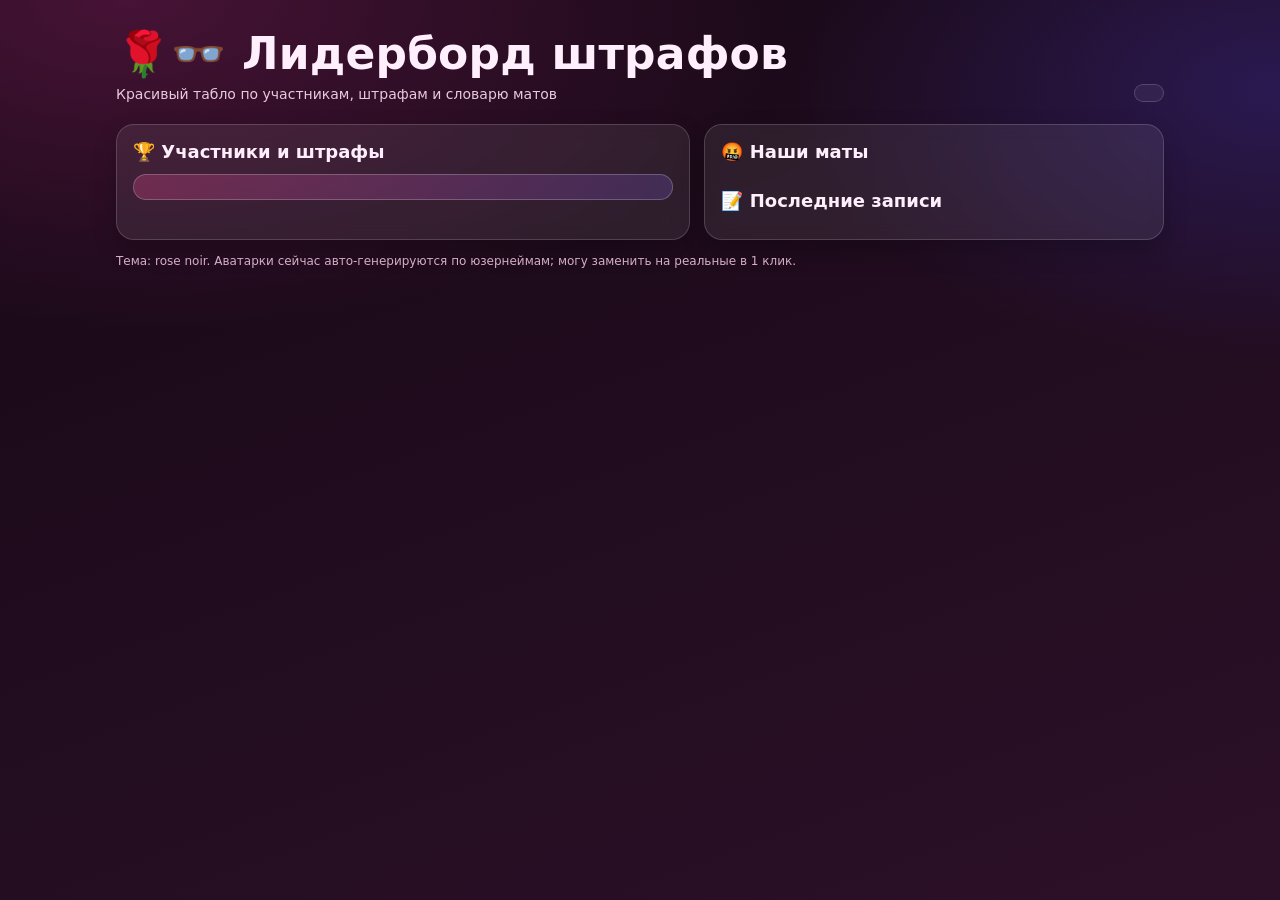
==== index.html @ c71bcce5 "Initial leaderboard site" ====
<!doctype html>
<html lang="ru">
<head>
  <meta charset="UTF-8" />
  <meta name="viewport" content="width=device-width, initial-scale=1.0" />
  <title>🌹👓 Лидерборд штрафов</title>
  <style>
    :root {
      --bg1: #160815;
      --bg2: #2c1028;
      --card: rgba(255,255,255,0.08);
      --line: rgba(255,255,255,0.16);
      --text: #ffeefb;
      --muted: #e7cadd;
      --accent: #ff4f9a;
      --accent-2: #8f6bff;
      --ok: #31d0aa;
      --warn: #ff9f44;
      --danger: #ff5f7a;
    }

    * { box-sizing: border-box; }
    body {
      margin: 0;
      font-family: Inter, system-ui, -apple-system, Segoe UI, Roboto, Helvetica, Arial, sans-serif;
      color: var(--text);
      background: radial-gradient(1200px 600px at 10% 0%, #471336 0%, transparent 55%),
                  radial-gradient(900px 500px at 100% 10%, #2a1951 0%, transparent 55%),
                  linear-gradient(160deg, var(--bg1), var(--bg2));
      min-height: 100vh;
    }

    .wrap {
      max-width: 1080px;
      margin: 0 auto;
      padding: 28px 16px 40px;
    }

    .hero {
      display: flex;
      justify-content: space-between;
      align-items: end;
      gap: 16px;
      margin-bottom: 22px;
    }

    h1 {
      margin: 0;
      font-size: clamp(26px, 5vw, 44px);
      letter-spacing: 0.2px;
    }

    .subtitle {
      color: var(--muted);
      margin-top: 6px;
      font-size: 14px;
    }

    .badge {
      border: 1px solid var(--line);
      background: rgba(255,255,255,0.06);
      border-radius: 999px;
      padding: 8px 14px;
      font-size: 13px;
      white-space: nowrap;
    }

    .grid {
      display: grid;
      grid-template-columns: 1.25fr 1fr;
      gap: 14px;
    }

    @media (max-width: 860px) {
      .grid { grid-template-columns: 1fr; }
    }

    .card {
      background: var(--card);
      border: 1px solid var(--line);
      border-radius: 18px;
      backdrop-filter: blur(8px);
      box-shadow: 0 10px 24px rgba(0,0,0,0.2);
      padding: 16px;
    }

    .card h2 {
      margin: 0 0 12px;
      font-size: 18px;
    }

    .table {
      width: 100%;
      border-collapse: collapse;
      overflow: hidden;
      border-radius: 12px;
    }

    .table th,
    .table td {
      text-align: left;
      padding: 12px 10px;
      border-bottom: 1px solid var(--line);
      font-size: 14px;
    }

    .table tr:last-child td { border-bottom: none; }

    .user {
      display: flex;
      align-items: center;
      gap: 10px;
      min-width: 190px;
    }

    .avatar {
      width: 34px;
      height: 34px;
      border-radius: 50%;
      object-fit: cover;
      border: 1px solid rgba(255,255,255,0.3);
      background: #fff;
    }

    .rank {
      width: 28px;
      font-weight: 700;
      color: #ffd66e;
    }

    .mins {
      font-weight: 700;
      color: var(--warn);
    }

    .swear-cloud {
      display: flex;
      flex-wrap: wrap;
      gap: 8px;
      margin-top: 4px;
    }

    .pill {
      padding: 7px 10px;
      border-radius: 999px;
      border: 1px solid var(--line);
      background: rgba(255,255,255,0.07);
      font-size: 13px;
    }

    .logs {
      margin: 0;
      padding-left: 18px;
      display: grid;
      gap: 8px;
      color: var(--muted);
      font-size: 14px;
    }

    .footer {
      margin-top: 14px;
      font-size: 12px;
      color: #dcb4cb;
    }

    .top {
      background: linear-gradient(120deg, rgba(255,79,154,0.25), rgba(143,107,255,0.2));
      border: 1px solid rgba(255,255,255,0.22);
      border-radius: 14px;
      padding: 12px;
      margin-bottom: 10px;
      font-size: 14px;
    }

    .zero {
      color: var(--ok);
      font-weight: 600;
    }
  </style>
</head>
<body>
  <div class="wrap">
    <div class="hero">
      <div>
        <h1>🌹👓 Лидерборд штрафов</h1>
        <div class="subtitle">Красивый табло по участникам, штрафам и словарю матов</div>
      </div>
      <div class="badge" id="updatedAt"></div>
    </div>

    <div class="grid">
      <section class="card">
        <h2>🏆 Участники и штрафы</h2>
        <div class="top" id="topLine"></div>
        <table class="table" id="board"></table>
      </section>

      <section class="card">
        <h2>🤬 Наши маты</h2>
        <div class="swear-cloud" id="swears"></div>
        <h2 style="margin-top:16px">📝 Последние записи</h2>
        <ul class="logs" id="logs"></ul>
      </section>
    </div>

    <div class="footer">Тема: rose noir. Аватарки сейчас авто-генерируются по юзернеймам; могу заменить на реальные в 1 клик.</div>
  </div>

  <script>
    const users = [
      { username: 'sprodan', name: 'stas prodan', penaltyMin: 3 },
      { username: 'mprodan', name: 'mprodan', penaltyMin: 0 },
      { username: 'Didinap', name: 'Didinap', penaltyMin: 0 },
      { username: 'Papuc_Eugen', name: 'Papuc Eugen', penaltyMin: 0 }
    ];

    const logs = [
      { date: '2026-02-13', username: 'sprodan', text: 'Блять сука', add: 1 },
      { date: '2026-02-13', username: 'sprodan', text: 'Пидор', add: 1 },
      { date: '2026-02-13', username: 'sprodan', text: 'Блять сука пидор ебаный', add: 1 }
    ];

    const swears = ['блять', 'сука', 'пидор', 'ебаный'];

    const avatarUrl = (u) => `https://api.dicebear.com/9.x/notionists/svg?seed=${encodeURIComponent(u)}`;

    const sorted = [...users].sort((a,b) => b.penaltyMin - a.penaltyMin || a.username.localeCompare(b.username));

    const top = sorted[0];
    document.getElementById('topLine').innerHTML =
      top.penaltyMin > 0
      ? `<b>@${top.username}</b> лидирует с <b>${top.penaltyMin} мин</b> штрафа.`
      : 'Пока штрафов нет. Все святые 😇';

    const table = document.getElementById('board');
    table.innerHTML = `
      <thead>
        <tr>
          <th>#</th>
          <th>Участник</th>
          <th>Штраф</th>
        </tr>
      </thead>
      <tbody>
        ${sorted.map((u, i) => `
          <tr>
            <td class="rank">${i + 1}</td>
            <td>
              <div class="user">
                <img class="avatar" src="${avatarUrl(u.username)}" alt="${u.username}" />
                <div>
                  <div>@${u.username}</div>
                  <div style="font-size:12px;color:#dcb4cb">${u.name}</div>
                </div>
              </div>
            </td>
            <td class="${u.penaltyMin === 0 ? 'zero' : 'mins'}">${u.penaltyMin} мин</td>
          </tr>
        `).join('')}
      </tbody>
    `;

    document.getElementById('swears').innerHTML = swears.map(w => `<span class="pill">${w}</span>`).join('');
    document.getElementById('logs').innerHTML = logs.map(l => `<li>${l.date} — @${l.username}: «${l.text}» → +${l.add} мин</li>`).join('');

    document.getElementById('updatedAt').textContent = `Обновлено: ${new Date().toLocaleString('ru-RU')}`;
  </script>
</body>
</html>
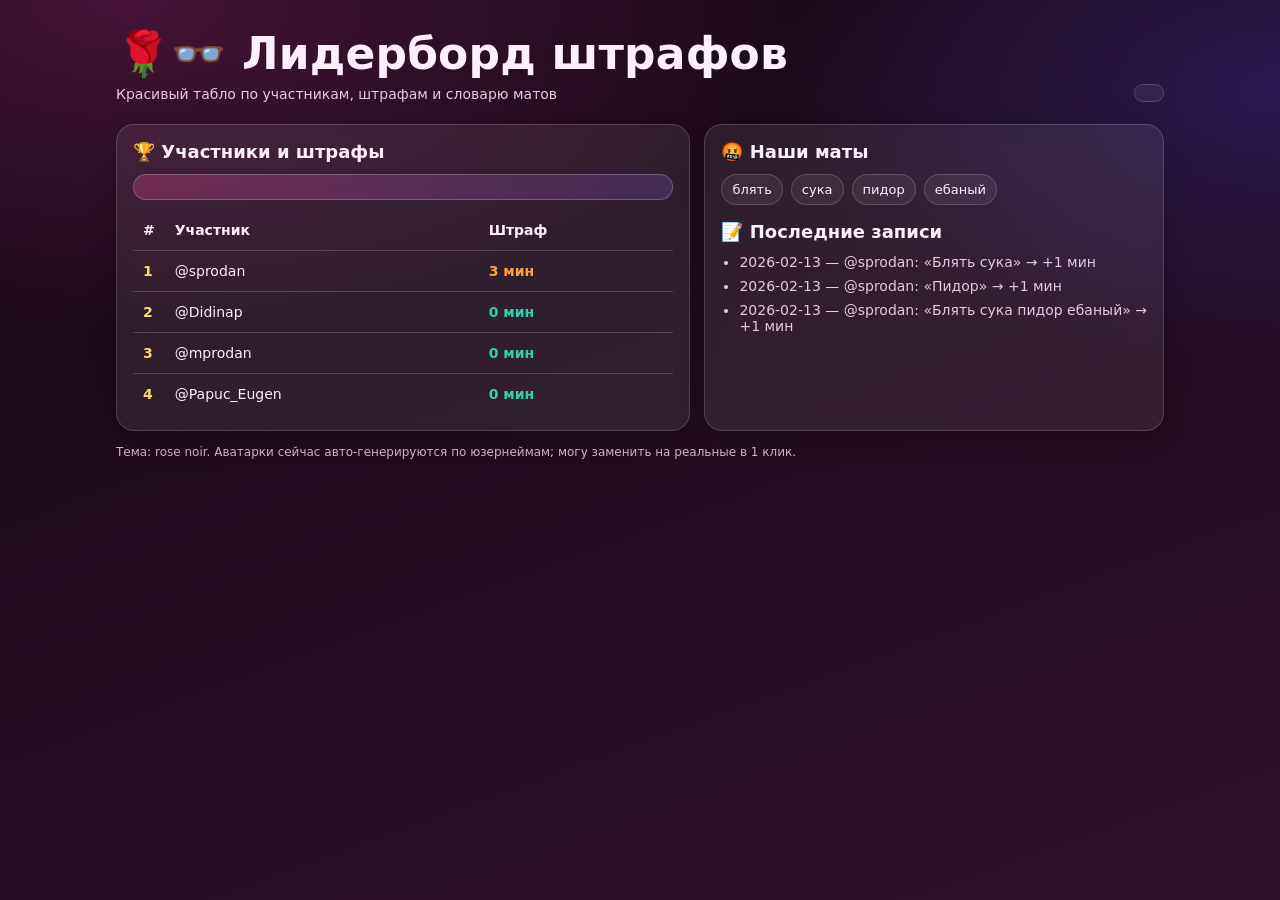
==== commit 4358ec8a: "Add static fallback values for penalties and logs" ====
--- a/index.html
+++ b/index.html
@@ -192,14 +192,30 @@
       <section class="card">
         <h2>🏆 Участники и штрафы</h2>
         <div class="top" id="topLine"></div>
-        <table class="table" id="board"></table>
+        <table class="table" id="board">
+          <thead>
+            <tr><th>#</th><th>Участник</th><th>Штраф</th></tr>
+          </thead>
+          <tbody>
+            <tr><td class="rank">1</td><td>@sprodan</td><td class="mins">3 мин</td></tr>
+            <tr><td class="rank">2</td><td>@Didinap</td><td class="zero">0 мин</td></tr>
+            <tr><td class="rank">3</td><td>@mprodan</td><td class="zero">0 мин</td></tr>
+            <tr><td class="rank">4</td><td>@Papuc_Eugen</td><td class="zero">0 мин</td></tr>
+          </tbody>
+        </table>
       </section>
 
       <section class="card">
         <h2>🤬 Наши маты</h2>
-        <div class="swear-cloud" id="swears"></div>
+        <div class="swear-cloud" id="swears">
+          <span class="pill">блять</span><span class="pill">сука</span><span class="pill">пидор</span><span class="pill">ебаный</span>
+        </div>
         <h2 style="margin-top:16px">📝 Последние записи</h2>
-        <ul class="logs" id="logs"></ul>
+        <ul class="logs" id="logs">
+          <li>2026-02-13 — @sprodan: «Блять сука» → +1 мин</li>
+          <li>2026-02-13 — @sprodan: «Пидор» → +1 мин</li>
+          <li>2026-02-13 — @sprodan: «Блять сука пидор ебаный» → +1 мин</li>
+        </ul>
       </section>
     </div>
 
